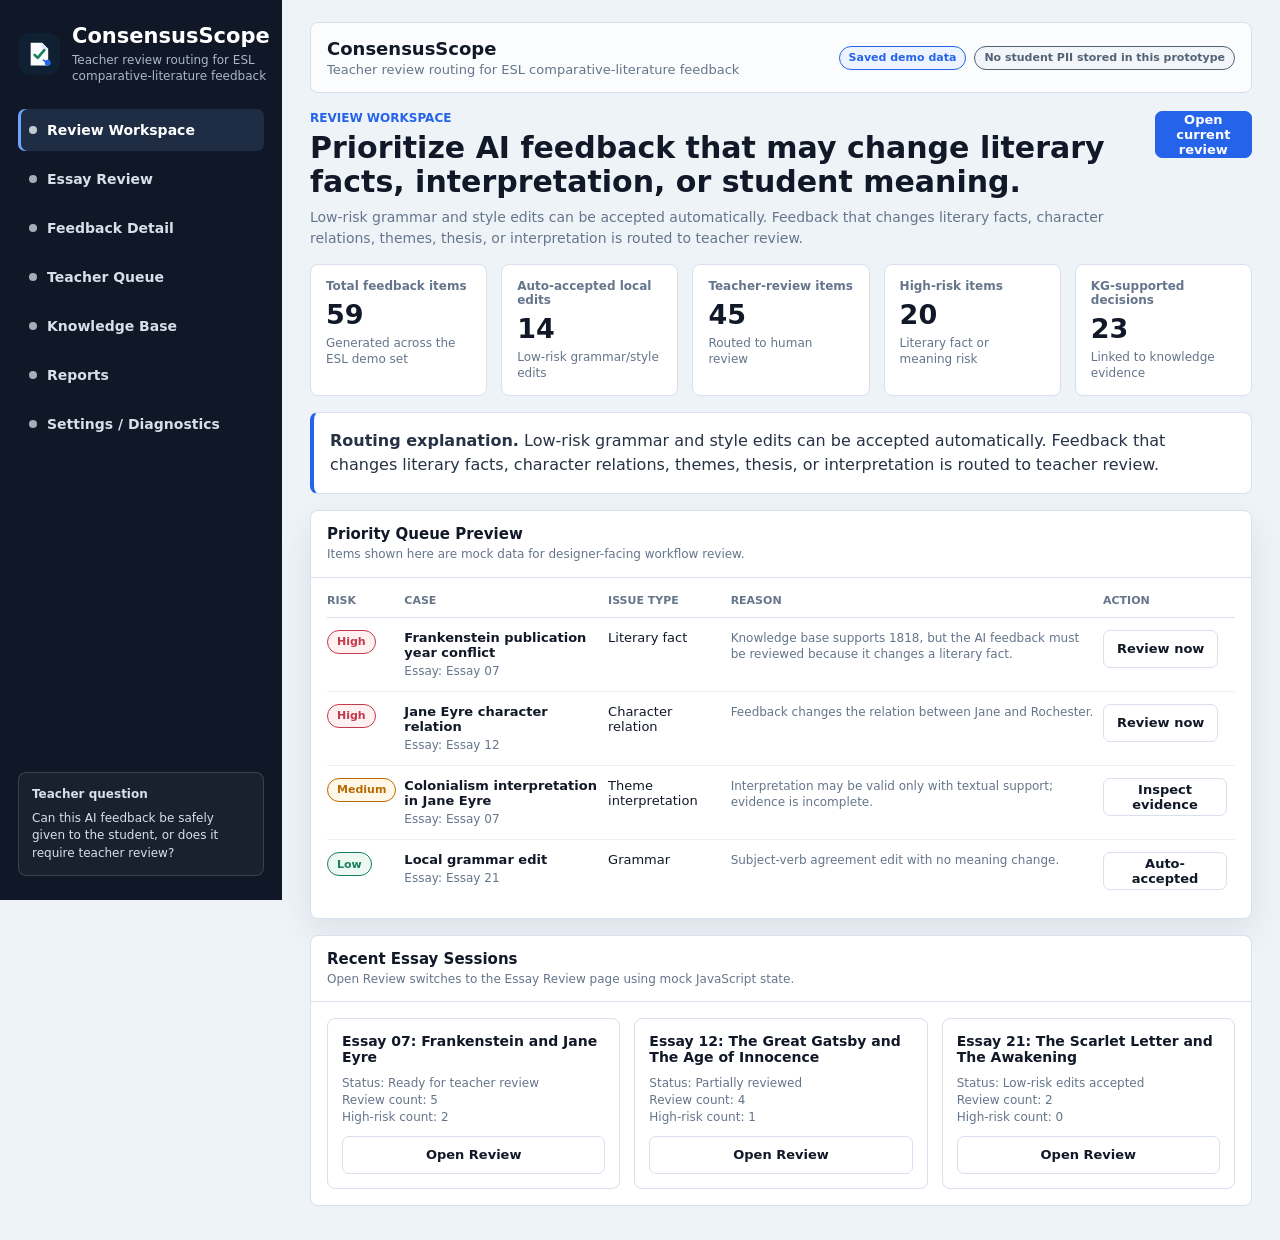
==== ui_prototype/index.html @ e0bdb755 "Add standalone ESL feedback UI prototype" ====
<!doctype html>
<html lang="en">
<head>
  <meta charset="utf-8">
  <meta name="viewport" content="width=device-width, initial-scale=1">
  <title>ConsensusScope UI Prototype</title>
  <link rel="stylesheet" href="styles.css">
</head>
<body>
  <div class="app-shell">
    <aside class="sidebar" aria-label="Primary navigation">
      <div class="brand">
        <img class="brand__logo" src="assets/placeholder-logo.svg" alt="">
        <div>
          <div class="brand__name">ConsensusScope</div>
          <div class="brand__tagline">Teacher review routing for ESL comparative-literature feedback</div>
        </div>
      </div>

      <nav class="side-nav" id="sideNav" aria-label="Prototype pages"></nav>

      <div class="sidebar-note">
        <strong>Teacher question</strong>
        <span>Can this AI feedback be safely given to the student, or does it require teacher review?</span>
      </div>
    </aside>

    <main class="main">
      <header class="top-header">
        <div>
          <div class="product-name">ConsensusScope</div>
          <div class="product-subtitle">Teacher review routing for ESL comparative-literature feedback</div>
        </div>
        <div class="top-status">
          <span class="pill pill--blue">Saved demo data</span>
          <span class="pill pill--neutral">No student PII stored in this prototype</span>
        </div>
      </header>

      <section id="viewRoot" class="view-root" aria-live="polite"></section>
    </main>
  </div>

  <div id="toast" class="toast" role="status" aria-live="polite"></div>

  <script src="app.js"></script>
</body>
</html>
---- ui_prototype/styles.css ----
:root {
  --color-bg: #eef3f8;
  --color-surface: #ffffff;
  --color-surface-soft: #f8fafc;
  --color-text: #111827;
  --color-muted: #65758b;
  --color-border: #d7e0ec;
  --color-sidebar: #101827;
  --color-sidebar-soft: #1e2c44;
  --color-primary: #2563eb;
  --color-primary-soft: #eef4ff;
  --color-teal: #0f766e;
  --color-teal-soft: #edf7f5;
  --risk-low: #16815d;
  --risk-low-bg: #edf8f3;
  --risk-medium: #b86b00;
  --risk-medium-bg: #fff7e8;
  --risk-high: #c23a4b;
  --risk-high-bg: #fff0f2;
  --status-edited: #6657c8;
  --status-edited-bg: #f3f1ff;
  --shadow-panel: 0 14px 34px rgba(16, 24, 39, 0.08);
  --radius-card: 8px;
  --space-page: 28px;
}

* {
  box-sizing: border-box;
}

html {
  min-height: 100%;
}

body {
  margin: 0;
  min-height: 100vh;
  background: var(--color-bg);
  color: var(--color-text);
  font-family: Inter, ui-sans-serif, system-ui, -apple-system, BlinkMacSystemFont, "Segoe UI", sans-serif;
  letter-spacing: 0;
}

button,
input,
select,
textarea {
  font: inherit;
}

button {
  cursor: pointer;
}

.app-shell {
  display: grid;
  grid-template-columns: 282px minmax(0, 1fr);
  min-height: 100vh;
}

.sidebar {
  position: sticky;
  top: 0;
  height: 100vh;
  display: flex;
  flex-direction: column;
  gap: 24px;
  background: var(--color-sidebar);
  color: #fff;
  padding: 24px 18px;
}

.brand {
  display: flex;
  align-items: center;
  gap: 12px;
}

.brand__logo {
  width: 42px;
  height: 42px;
  border-radius: 12px;
  flex: 0 0 auto;
}

.brand__name {
  font-size: 21px;
  font-weight: 820;
  line-height: 1.15;
}

.brand__tagline {
  margin-top: 4px;
  color: #aab6c8;
  font-size: 12px;
  line-height: 1.35;
}

.side-nav {
  display: grid;
  gap: 7px;
}

.nav-button {
  width: 100%;
  min-height: 42px;
  border: 0;
  border-radius: 7px;
  background: transparent;
  color: #d6dfec;
  display: flex;
  align-items: center;
  gap: 10px;
  padding: 0 11px;
  text-align: left;
  font-weight: 720;
  font-size: 14px;
}

.nav-button::before {
  content: "";
  width: 8px;
  height: 8px;
  border-radius: 99px;
  background: currentColor;
  opacity: 0.75;
  flex: 0 0 auto;
}

.nav-button:hover {
  background: rgba(255, 255, 255, 0.08);
}

.nav-button.is-active {
  background: var(--color-sidebar-soft);
  color: #fff;
  box-shadow: inset 3px 0 0 #6ea4ff;
}

.sidebar-note {
  margin-top: auto;
  border: 1px solid rgba(255, 255, 255, 0.14);
  border-radius: var(--radius-card);
  background: rgba(255, 255, 255, 0.04);
  color: #d6dfec;
  padding: 13px;
  font-size: 12px;
  line-height: 1.45;
  display: grid;
  gap: 6px;
}

.main {
  min-width: 0;
  padding: 22px var(--space-page) 34px;
}

.top-header {
  display: flex;
  align-items: center;
  justify-content: space-between;
  gap: 18px;
  background: rgba(255, 255, 255, 0.76);
  border: 1px solid var(--color-border);
  border-radius: var(--radius-card);
  padding: 15px 16px;
  margin-bottom: 18px;
}

.product-name {
  font-size: 18px;
  font-weight: 820;
}

.product-subtitle {
  color: var(--color-muted);
  font-size: 13px;
  margin-top: 3px;
}

.top-status {
  display: flex;
  gap: 8px;
  flex-wrap: wrap;
  justify-content: flex-end;
}

.view-root {
  display: grid;
  gap: 16px;
}

.page-heading {
  display: flex;
  justify-content: space-between;
  gap: 18px;
  align-items: flex-start;
}

.eyebrow {
  color: var(--color-primary);
  font-size: 12px;
  font-weight: 840;
  text-transform: uppercase;
  margin-bottom: 6px;
}

h1 {
  margin: 0;
  font-size: 30px;
  line-height: 1.14;
  font-weight: 840;
}

.page-copy {
  max-width: 900px;
  margin: 8px 0 0;
  color: var(--color-muted);
  font-size: 14px;
  line-height: 1.45;
}

.actions {
  display: flex;
  align-items: center;
  gap: 10px;
  flex-wrap: wrap;
}

.button {
  min-height: 38px;
  border: 1px solid var(--color-border);
  border-radius: 7px;
  background: var(--color-surface);
  color: var(--color-text);
  display: inline-flex;
  align-items: center;
  justify-content: center;
  padding: 0 13px;
  font-size: 13px;
  font-weight: 760;
  text-decoration: none;
}

.button:hover {
  border-color: #b8c5d6;
}

.button.primary {
  background: var(--color-primary);
  border-color: var(--color-primary);
  color: #fff;
}

.button.secondary {
  background: var(--color-surface-soft);
}

.button.danger {
  color: var(--risk-high);
}

.button:disabled,
.button.is-disabled {
  cursor: not-allowed;
  opacity: 0.55;
}

.grid {
  display: grid;
  gap: 14px;
}

.grid.two {
  grid-template-columns: minmax(0, 1.08fr) minmax(380px, 0.92fr);
}

.grid.three {
  grid-template-columns: repeat(3, minmax(0, 1fr));
}

.grid.four {
  grid-template-columns: repeat(4, minmax(0, 1fr));
}

.grid.five {
  grid-template-columns: repeat(5, minmax(0, 1fr));
}

.panel,
.metric-card,
.feedback-item-card,
.evidence-card,
.session-card,
.report-preview,
.detail-drawer {
  background: var(--color-surface);
  border: 1px solid var(--color-border);
  border-radius: var(--radius-card);
}

.panel.shadow,
.detail-drawer {
  box-shadow: var(--shadow-panel);
}

.panel-header {
  display: flex;
  align-items: center;
  justify-content: space-between;
  gap: 12px;
  padding: 14px 16px;
  border-bottom: 1px solid var(--color-border);
}

.panel-title {
  font-size: 15px;
  font-weight: 820;
  margin-bottom: 3px;
}

.panel-subtitle {
  color: var(--color-muted);
  font-size: 12px;
  line-height: 1.35;
}

.panel-body {
  padding: 16px;
}

.metric-card {
  padding: 14px 15px;
  min-height: 104px;
}

.metric-label {
  color: var(--color-muted);
  font-size: 12px;
  font-weight: 760;
  margin-bottom: 8px;
}

.metric-value {
  font-size: 27px;
  line-height: 1;
  font-weight: 840;
  margin-bottom: 7px;
}

.metric-note {
  color: var(--color-muted);
  font-size: 12px;
  line-height: 1.35;
}

.pill,
.risk-badge,
.status-chip {
  min-height: 24px;
  border-radius: 999px;
  border: 1px solid currentColor;
  display: inline-flex;
  align-items: center;
  padding: 0 9px;
  font-size: 11px;
  font-weight: 820;
  white-space: nowrap;
}

.pill--blue {
  color: var(--color-primary);
  background: var(--color-primary-soft);
}

.pill--neutral {
  color: #536275;
  background: #f2f5f9;
}

.risk-low {
  color: var(--risk-low);
  background: var(--risk-low-bg);
}

.risk-medium {
  color: var(--risk-medium);
  background: var(--risk-medium-bg);
}

.risk-high {
  color: var(--risk-high);
  background: var(--risk-high-bg);
}

.status-auto {
  color: var(--risk-low);
  background: var(--risk-low-bg);
}

.status-review {
  color: var(--risk-medium);
  background: var(--risk-medium-bg);
}

.status-edited {
  color: var(--status-edited);
  background: var(--status-edited-bg);
}

.status-rejected {
  color: var(--risk-high);
  background: var(--risk-high-bg);
}

.status-exported {
  color: var(--color-teal);
  background: var(--color-teal-soft);
}

.chip-row {
  display: flex;
  gap: 7px;
  flex-wrap: wrap;
  align-items: center;
}

.routing-card {
  background: var(--color-surface);
  border: 1px solid var(--color-border);
  border-left: 4px solid var(--color-primary);
  border-radius: var(--radius-card);
  padding: 16px;
  color: #273244;
  line-height: 1.5;
}

.queue-table {
  width: 100%;
  border-collapse: collapse;
  font-size: 13px;
}

.queue-table th {
  text-align: left;
  color: var(--color-muted);
  text-transform: uppercase;
  font-size: 11px;
  padding: 0 8px 10px 0;
  border-bottom: 1px solid var(--color-border);
}

.queue-table td {
  vertical-align: top;
  padding: 12px 8px 12px 0;
  border-bottom: 1px solid #edf1f6;
}

.queue-table tbody tr:hover {
  background: #f8fbff;
}

.queue-table tr.is-selected {
  background: #eef4ff;
  outline: 2px solid #bcd2ff;
  outline-offset: -2px;
}

.queue-table tr:last-child td {
  border-bottom: 0;
}

.row-title {
  font-weight: 820;
  margin-bottom: 3px;
}

.row-sub {
  color: var(--color-muted);
  font-size: 12px;
  line-height: 1.35;
}

.session-card {
  padding: 14px;
  display: grid;
  gap: 10px;
}

.session-card__title {
  font-size: 14px;
  font-weight: 820;
}

.session-meta {
  color: var(--color-muted);
  font-size: 12px;
  line-height: 1.4;
}

.essay-context {
  display: grid;
  grid-template-columns: repeat(3, minmax(0, 1fr));
  gap: 10px;
}

.context-item {
  border: 1px solid var(--color-border);
  border-radius: 7px;
  background: var(--color-surface-soft);
  padding: 10px;
}

.context-label {
  color: var(--color-muted);
  font-size: 11px;
  font-weight: 780;
  text-transform: uppercase;
  margin-bottom: 4px;
}

.context-value {
  font-size: 13px;
  font-weight: 760;
}

.essay-excerpt {
  border: 1px solid var(--color-border);
  border-radius: var(--radius-card);
  background: var(--color-surface-soft);
  padding: 15px;
  color: #273244;
  font-size: 14px;
  line-height: 1.62;
}

.feedback-group-title {
  color: var(--color-muted);
  font-size: 12px;
  font-weight: 840;
  text-transform: uppercase;
  margin: 10px 0 8px;
}

.feedback-item-card {
  padding: 14px;
  display: grid;
  gap: 10px;
}

.feedback-item-card.low {
  border-left: 4px solid var(--risk-low);
}

.feedback-item-card.medium {
  border-left: 4px solid var(--risk-medium);
}

.feedback-item-card.high {
  border-left: 4px solid var(--risk-high);
}

.feedback-card-head {
  display: flex;
  justify-content: space-between;
  align-items: flex-start;
  gap: 12px;
}

.feedback-card-title {
  font-size: 14px;
  font-weight: 820;
  margin-bottom: 4px;
}

.feedback-card-copy {
  color: var(--color-muted);
  font-size: 13px;
  line-height: 1.45;
}

.teacher-action-toolbar {
  display: flex;
  gap: 8px;
  flex-wrap: wrap;
}

.detail-layout {
  display: grid;
  grid-template-columns: minmax(0, 1.05fr) minmax(360px, 0.95fr);
  gap: 14px;
}

.risk-decision-card {
  border: 1px solid var(--color-border);
  border-left: 4px solid var(--risk-high);
  border-radius: var(--radius-card);
  background: #fff;
  padding: 14px;
}

.explain-box {
  border: 1px solid var(--color-border);
  border-radius: var(--radius-card);
  background: var(--color-surface-soft);
  padding: 14px;
  color: #273244;
  line-height: 1.52;
  font-size: 14px;
}

.evidence-card {
  padding: 14px;
  display: grid;
  gap: 8px;
}

.evidence-title {
  font-size: 13px;
  font-weight: 820;
}

.evidence-meta {
  color: var(--color-muted);
  font-size: 12px;
  line-height: 1.4;
}

.filter-bar {
  display: grid;
  grid-template-columns: repeat(4, minmax(0, 1fr));
  gap: 10px;
}

label {
  display: grid;
  gap: 6px;
  color: var(--color-muted);
  font-size: 12px;
  font-weight: 760;
}

select,
textarea,
input {
  border: 1px solid var(--color-border);
  border-radius: 7px;
  background: #fff;
  color: var(--color-text);
  padding: 10px 11px;
  min-height: 38px;
  width: 100%;
}

textarea {
  min-height: 122px;
  resize: vertical;
  line-height: 1.5;
}

.edit-box {
  display: none;
  margin-top: 12px;
}

.edit-box.is-visible {
  display: block;
}

.success-message {
  display: none;
  border: 1px solid #b8e0cf;
  background: #eefaf4;
  color: #126343;
  border-radius: var(--radius-card);
  padding: 10px 12px;
  font-size: 13px;
  font-weight: 760;
}

.success-message.is-visible {
  display: block;
}

.detail-drawer {
  padding: 14px;
  display: grid;
  gap: 10px;
}

.kg-profile {
  display: grid;
  grid-template-columns: minmax(0, 0.95fr) minmax(0, 1.05fr);
  gap: 14px;
}

.theme-list {
  display: flex;
  flex-wrap: wrap;
  gap: 7px;
}

.report-preview {
  padding: 16px;
  background: #fbfcfe;
  font-family: ui-monospace, SFMono-Regular, Menlo, Monaco, Consolas, monospace;
  white-space: pre-wrap;
  line-height: 1.6;
  font-size: 13px;
  color: #253143;
}

.settings-list {
  display: grid;
  gap: 10px;
}

.setting-row {
  border: 1px solid var(--color-border);
  border-radius: var(--radius-card);
  background: var(--color-surface);
  padding: 13px;
  display: flex;
  justify-content: space-between;
  gap: 12px;
  align-items: center;
}

.disabled-card {
  opacity: 0.68;
}

.toast {
  position: fixed;
  right: 24px;
  bottom: 24px;
  min-width: 240px;
  max-width: 420px;
  transform: translateY(18px);
  opacity: 0;
  pointer-events: none;
  border: 1px solid #b8e0cf;
  border-radius: var(--radius-card);
  background: #eefaf4;
  color: #126343;
  box-shadow: var(--shadow-panel);
  padding: 12px 14px;
  font-weight: 760;
  font-size: 13px;
  transition: opacity 180ms ease, transform 180ms ease;
}

.toast.is-visible {
  opacity: 1;
  transform: translateY(0);
}

@media (max-width: 1180px) {
  .app-shell {
    grid-template-columns: 250px minmax(0, 1fr);
  }

  :root {
    --space-page: 20px;
  }

  .grid.five,
  .grid.four,
  .essay-context,
  .filter-bar {
    grid-template-columns: repeat(2, minmax(0, 1fr));
  }

  .grid.two,
  .grid.three,
  .detail-layout,
  .kg-profile {
    grid-template-columns: 1fr;
  }
}

@media (max-width: 760px) {
  .app-shell {
    grid-template-columns: 1fr;
  }

  .sidebar {
    position: static;
    height: auto;
  }

  .top-header,
  .page-heading {
    align-items: flex-start;
    flex-direction: column;
  }

  .grid.five,
  .grid.four,
  .essay-context,
  .filter-bar {
    grid-template-columns: 1fr;
  }

  .queue-table {
    min-width: 760px;
  }

  .panel-body.table-scroll {
    overflow-x: auto;
  }
}
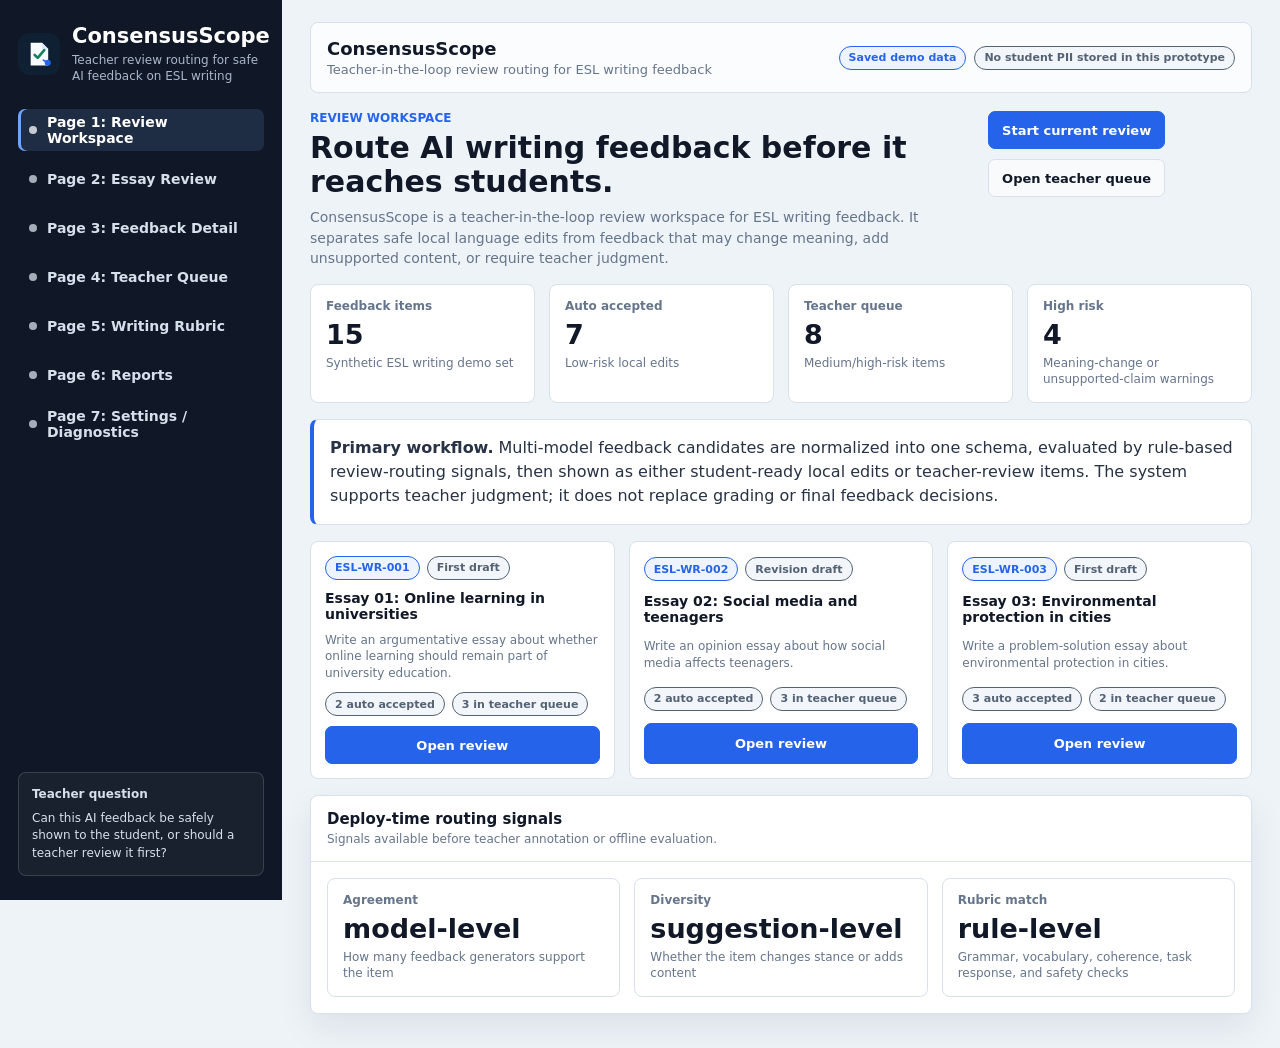
==== commit 5df3c412: "Refocus demo on ESL writing review routing" ====
--- a/ui_prototype/index.html
+++ b/ui_prototype/index.html
@@ -13,7 +13,7 @@
         <img class="brand__logo" src="assets/placeholder-logo.svg" alt="">
         <div>
           <div class="brand__name">ConsensusScope</div>
-          <div class="brand__tagline">Teacher review routing for ESL comparative-literature feedback</div>
+          <div class="brand__tagline">Teacher review routing for safe AI feedback on ESL writing</div>
         </div>
       </div>
 
@@ -21,7 +21,7 @@
 
       <div class="sidebar-note">
         <strong>Teacher question</strong>
-        <span>Can this AI feedback be safely given to the student, or does it require teacher review?</span>
+        <span>Can this AI feedback be safely shown to the student, or should a teacher review it first?</span>
       </div>
     </aside>
 
@@ -29,7 +29,7 @@
       <header class="top-header">
         <div>
           <div class="product-name">ConsensusScope</div>
-          <div class="product-subtitle">Teacher review routing for ESL comparative-literature feedback</div>
+          <div class="product-subtitle">Teacher-in-the-loop review routing for ESL writing feedback</div>
         </div>
         <div class="top-status">
           <span class="pill pill--blue">Saved demo data</span>
--- a/ui_prototype/styles.css
+++ b/ui_prototype/styles.css
@@ -688,7 +688,7 @@
   gap: 10px;
 }
 
-.kg-profile {
+.rubric-profile {
   display: grid;
   grid-template-columns: minmax(0, 0.95fr) minmax(0, 1.05fr);
   gap: 14px;
@@ -774,7 +774,7 @@
   .grid.two,
   .grid.three,
   .detail-layout,
-  .kg-profile {
+  .rubric-profile {
     grid-template-columns: 1fr;
   }
 }
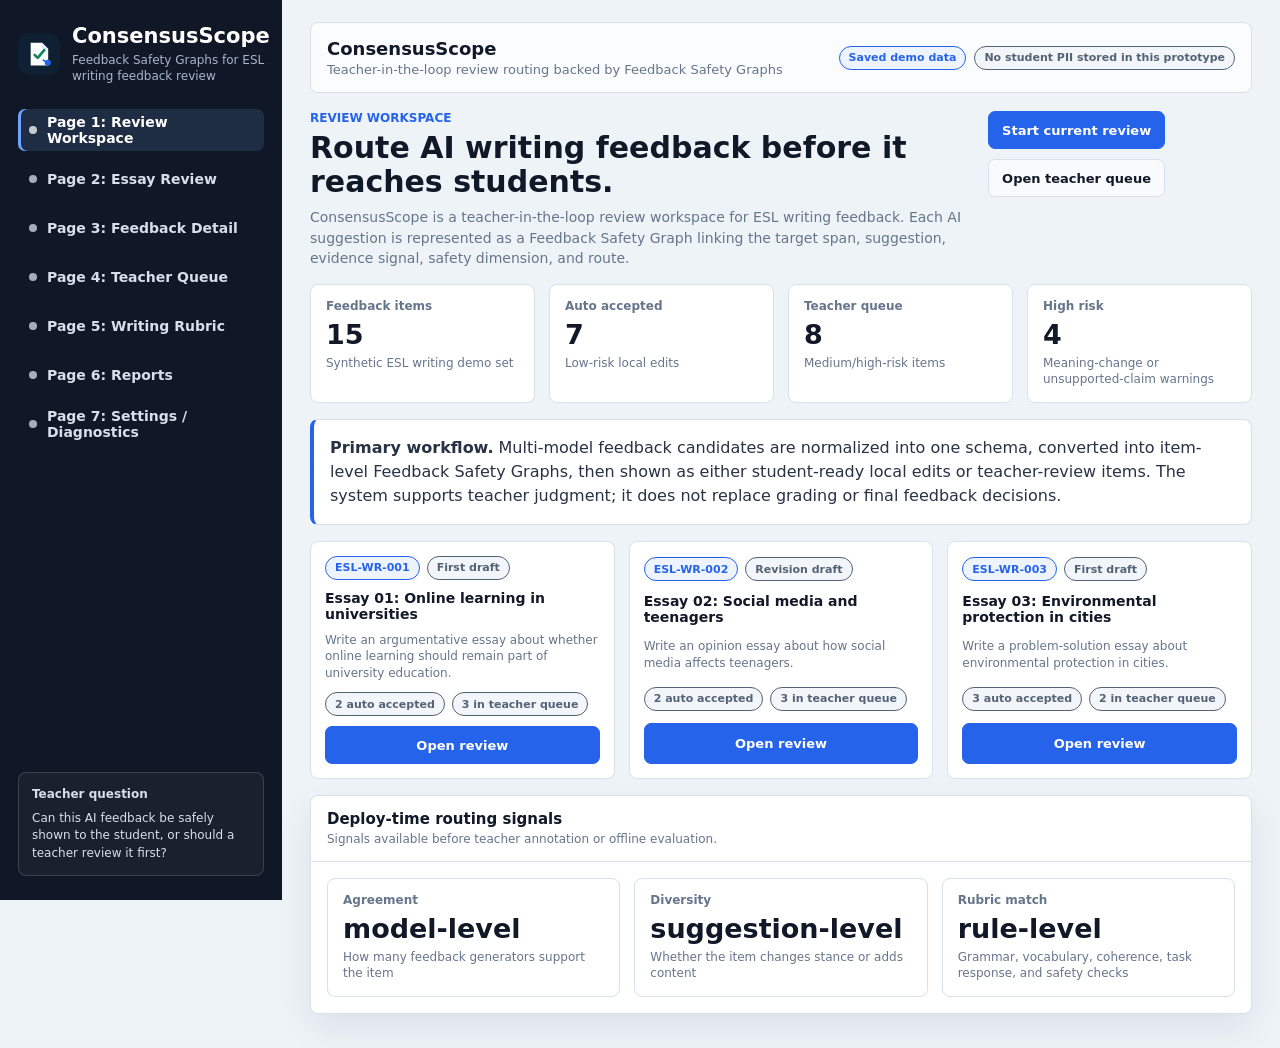
==== commit cdd4be71: "Add Feedback Safety Graph review-routing layer" ====
--- a/ui_prototype/index.html
+++ b/ui_prototype/index.html
@@ -13,7 +13,7 @@
         <img class="brand__logo" src="assets/placeholder-logo.svg" alt="">
         <div>
           <div class="brand__name">ConsensusScope</div>
-          <div class="brand__tagline">Teacher review routing for safe AI feedback on ESL writing</div>
+          <div class="brand__tagline">Feedback Safety Graphs for ESL writing feedback review</div>
         </div>
       </div>
 
@@ -29,7 +29,7 @@
       <header class="top-header">
         <div>
           <div class="product-name">ConsensusScope</div>
-          <div class="product-subtitle">Teacher-in-the-loop review routing for ESL writing feedback</div>
+          <div class="product-subtitle">Teacher-in-the-loop review routing backed by Feedback Safety Graphs</div>
         </div>
         <div class="top-status">
           <span class="pill pill--blue">Saved demo data</span>
